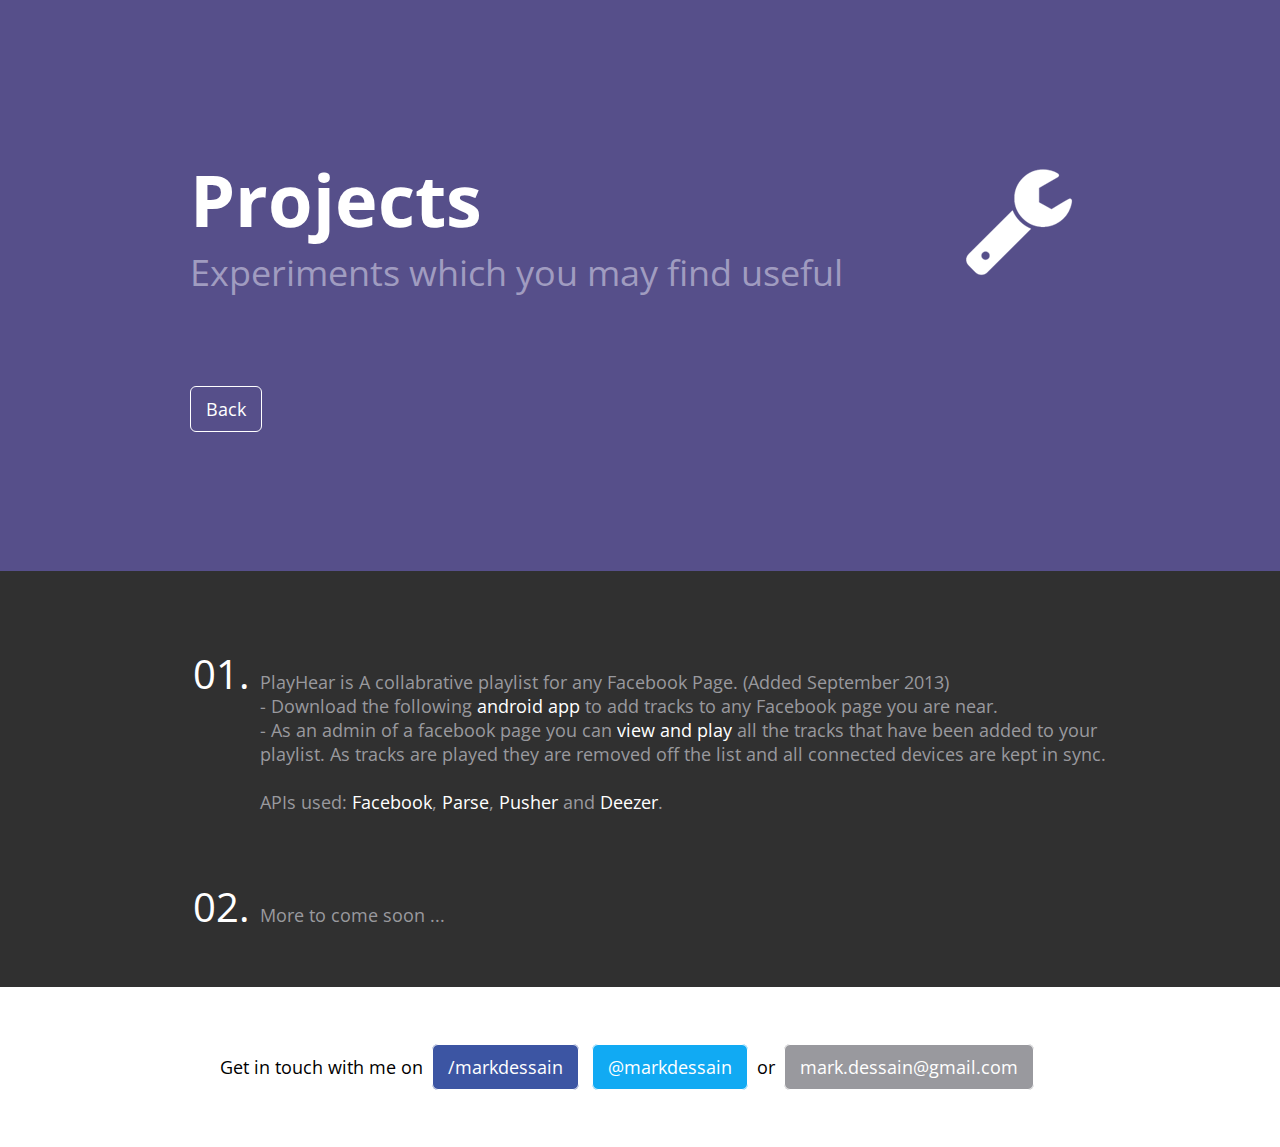
==== projects.html @ 0c9be619 "Update projects.html" ====
<!DOCTYPE html>
<html lang="en-us">
    <head>
        <meta charset="utf-8">
        <title>Mark Dessain - Software Developer and Hacker</title>
        <link rel="stylesheet" href="static/css/style.css">  
		<link href='http://fonts.googleapis.com/css?family=Source+Sans+Pro:400,700|Open+Sans:300italic,400,300,700' rel='stylesheet' type='text/css'>
    </head>
    <body>
		<div id="body">
			<div id="header" class="hack">
				<h1>Projects</h1>
				<h2>Experiments which you may find useful</h2>
				<p><a href='index.html'>Back</a></p>
			</div>
		</div>
		<div id="bodyproject">
			<div id="projects">
				<ul>
					<li>
						<p>PlayHear is A collabrative playlist for any Facebook Page. (Added September 2013)<br />
					- Download the following <a href='https://dl.dropboxusercontent.com/u/48155/downloads/PlayHearApp.apk'>android app</a> to add tracks to any Facebook page you are near. <br />
					- As an admin of a facebook page you can <a href='http://playhear.herokuapp.com'>view and play</a> all the tracks that have been added to your playlist. As tracks are played they are removed off the list and all connected devices are kept in sync. <br />
					<br />
					APIs used: <a href='https://developers.facebook.com/'>Facebook</a>, <a href='https://www.parse.com/'>Parse</a>, <a href='http://pusher.com/'>Pusher</a> and <a href='http://developers.deezer.com'>Deezer</a>. <br />
						</p>
					</li>
					<li>
						<p>More to come soon ...</p>
					</li>
				</ul>
			</div>
		</div>
		<div id='social'>
			<p>Get in touch with me on <a href='http://www.facebook.com/markdessain' class='facebook'>/markdessain</a> <a href='http://www.twitter.com/markdessain' class='twitter'>@markdessain</a> or <a href='mailto:mark.dessain@gmail.com' class='email'>mark.dessain@gmail.com</a></p>
		</div>
	</body>
</html>
---- static/css/style.css ----
html, body {
    width:100%;
    height:100%;
}
html {
	display:table;
}

body {
    display:table-cell;
    vertical-align:middle;
    font-family: "Open Sans", "Helvetica Neue", "Helvetica", "Arial", sans-serif;
    font-size: 18px;
}

#body {
    padding: 0 100px;
    background: #564f8a url('../img/backgrgound.png') 0 0 no-repeat;
}

#header {
    background-repeat: no-repeat;
    background-position: right 150px;
	width: 900px;
    margin: 0 auto;
	padding: 150px 0 50px 0;
}

#header.mark {
    background-image: url('../img/mark.png');
}

#header.hack {
    background-image: url('../img/hack.png');
}
    #header h1 {
        font-size: 72px;
        margin: 0 auto 0 auto;
        color: #fff;
    }

    #header h2 {
        font-size: 36px;
        margin: 0 auto;
        color: #a09cc0;
        font-weight: normal;
    }

    #header h3 {
        font-size: 24px;
        font-weight: normal;
        margin: 100px auto 0 auto;
        color: #fff;
    }

    #header p {
        margin: 100px auto 100px auto;
    }

    #header a {
        border: 1px solid #fff;
        padding: 10px 15px;
        -moz-border-radius: 6px;
        border-radius: 6px;
        color: #fff;
        text-decoration: none;
    }

    #header a:hover {
        background: #fff;
        color: #564f8a;
    }

#social {
    float: left;
    width: 100%;
}
    #social a {
        padding: 10px 15px;
        -moz-border-radius: 6px;
        border-radius: 6px;
        text-decoration: none;
        margin: 0 4px 0 4px;
        border: 1px solid #fff;
    }

        #social a.facebook {
             background: #3c55a3;
             color: #fff;
        }

        #social a:hover.facebook {
             background: #fff;
             color: #3c55a3;
             border: 1px solid #3c55a3;
        }

        #social a.twitter {
             background: #11aaf3;
             color: #fff;
        }

        #social a:hover.twitter {
             background: #fff;
             color: #11aaf3;
             border: 1px solid #11aaf3;
        }

        #social a.email {
             background: #99999e;
             color: #fff;
        }

        #social a:hover.email {
             background: #fff;
             color: #99999e;
             border: 1px solid #99999e;
        }

    #social p {
        margin: 50px auto 50px auto;
        width: 840px;
        line-height: 60px;
    }
	


#bodyproject {
    margin:0 auto;
    background: #303030 url('../img/backgrgound.png') 0 0 no-repeat;
	width: 100%;
        float: left;
}
	
#projects {
	margin: 20px auto 0 auto;
    width: 1000px;
	padding: 50px 100px;
}

    #projects strong {
         color: #fff;
        font-weight: normal;
        text-decoration: none;
    }

    #projects p {
        color: #fff;
		color: #99999e;
        font-size: 18px;
        margin: 5px 0 0 0;
    }

	#projects  ul{
        list-style-type:decimal-leading-zero;
        list-style-position: 0 20px;
		padding: 0px;
		margin: 0px;
        color: #fff;
        font-size: 40px;
        float: left;
	}

    #projects  li{
        margin: 0 0 60px 120px;
        float: left;
    }
		
	#projects a {
		 color: #fff;
		text-decoration: none;
	}
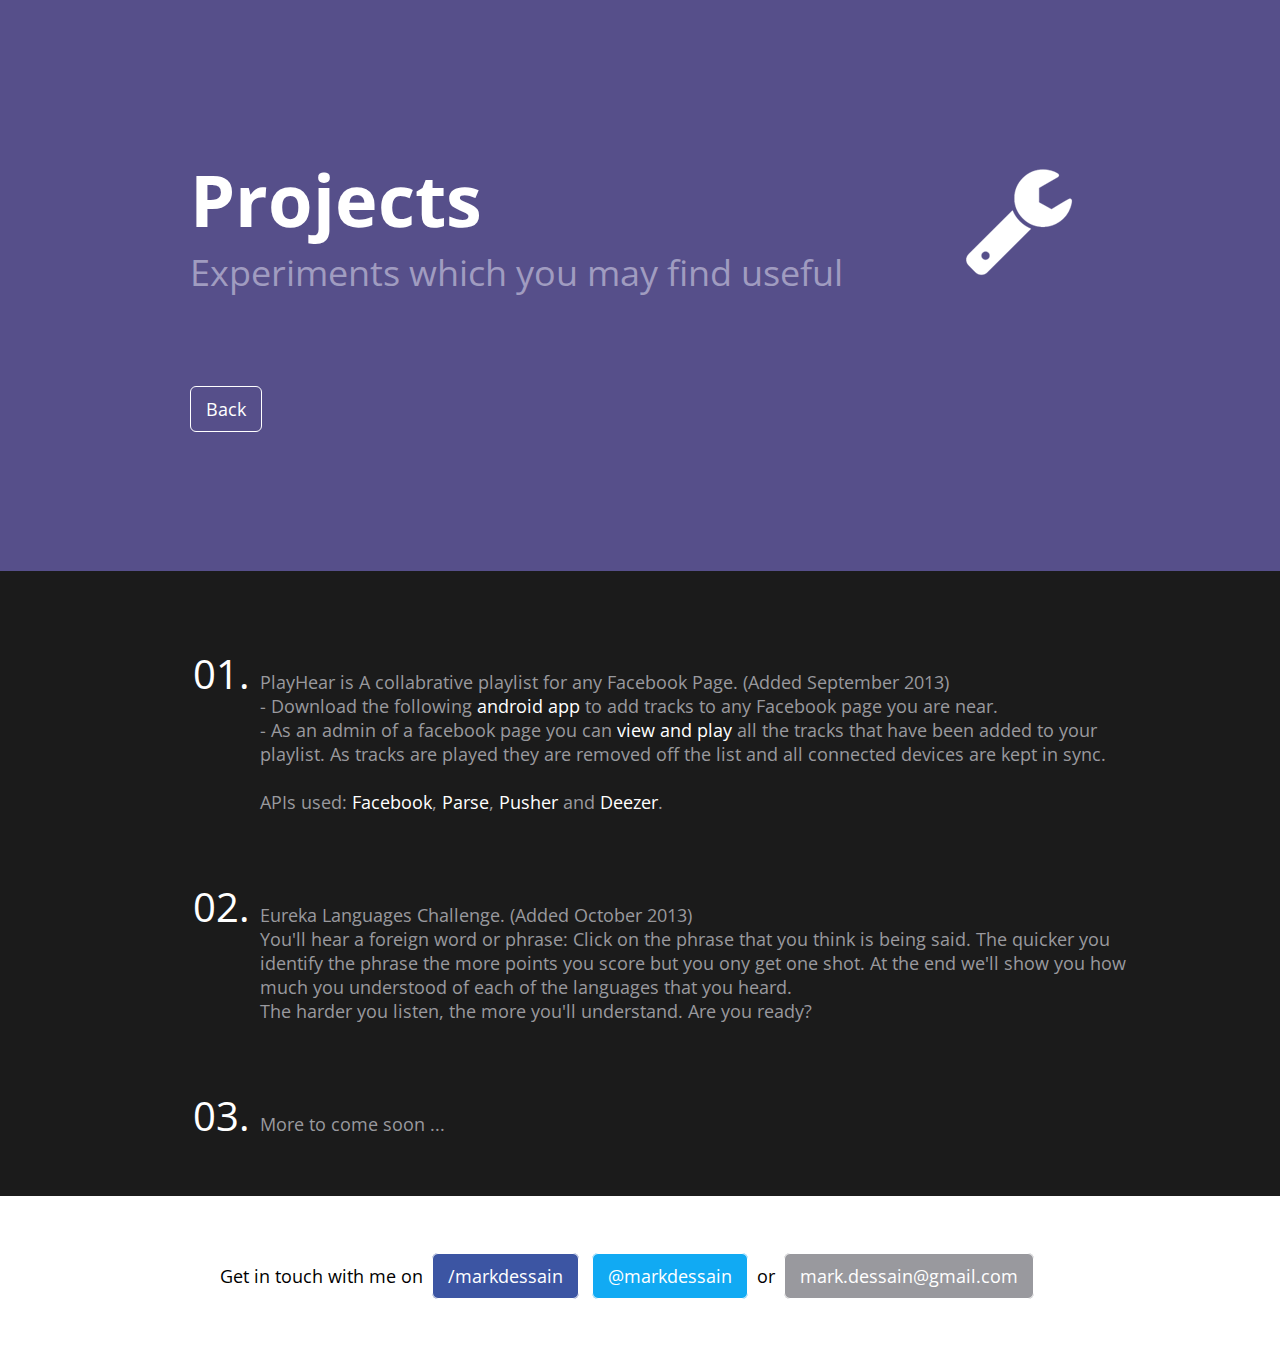
==== commit 0205d827: "Update projects.html" ====
--- a/projects.html
+++ b/projects.html
@@ -26,6 +26,13 @@
 						</p>
 					</li>
 					<li>
+						<p><a href='http://rfinean.github.io/Eureka/'></a>Eureka Languages Challenge</a>. (Added October 2013)<br />
+						You'll hear a foreign word or phrase: Click on the phrase that you think is being said. The quicker you identify the phrase the more points you score but you ony get one shot. At the end we'll show you how much you understood of each of the languages that you heard.
+						<br />
+						The harder you listen, the more you'll understand. Are you ready?
+						</p>
+					</li>
+					<li>
 						<p>More to come soon ...</p>
 					</li>
 				</ul>
--- a/static/css/style.css
+++ b/static/css/style.css
@@ -127,7 +127,7 @@
 
 #bodyproject {
     margin:0 auto;
-    background: #303030 url('../img/backgrgound.png') 0 0 no-repeat;
+    background: #1B1B1B url('../img/backgrgound.png') 0 0 no-repeat;
 	width: 100%;
         float: left;
 }
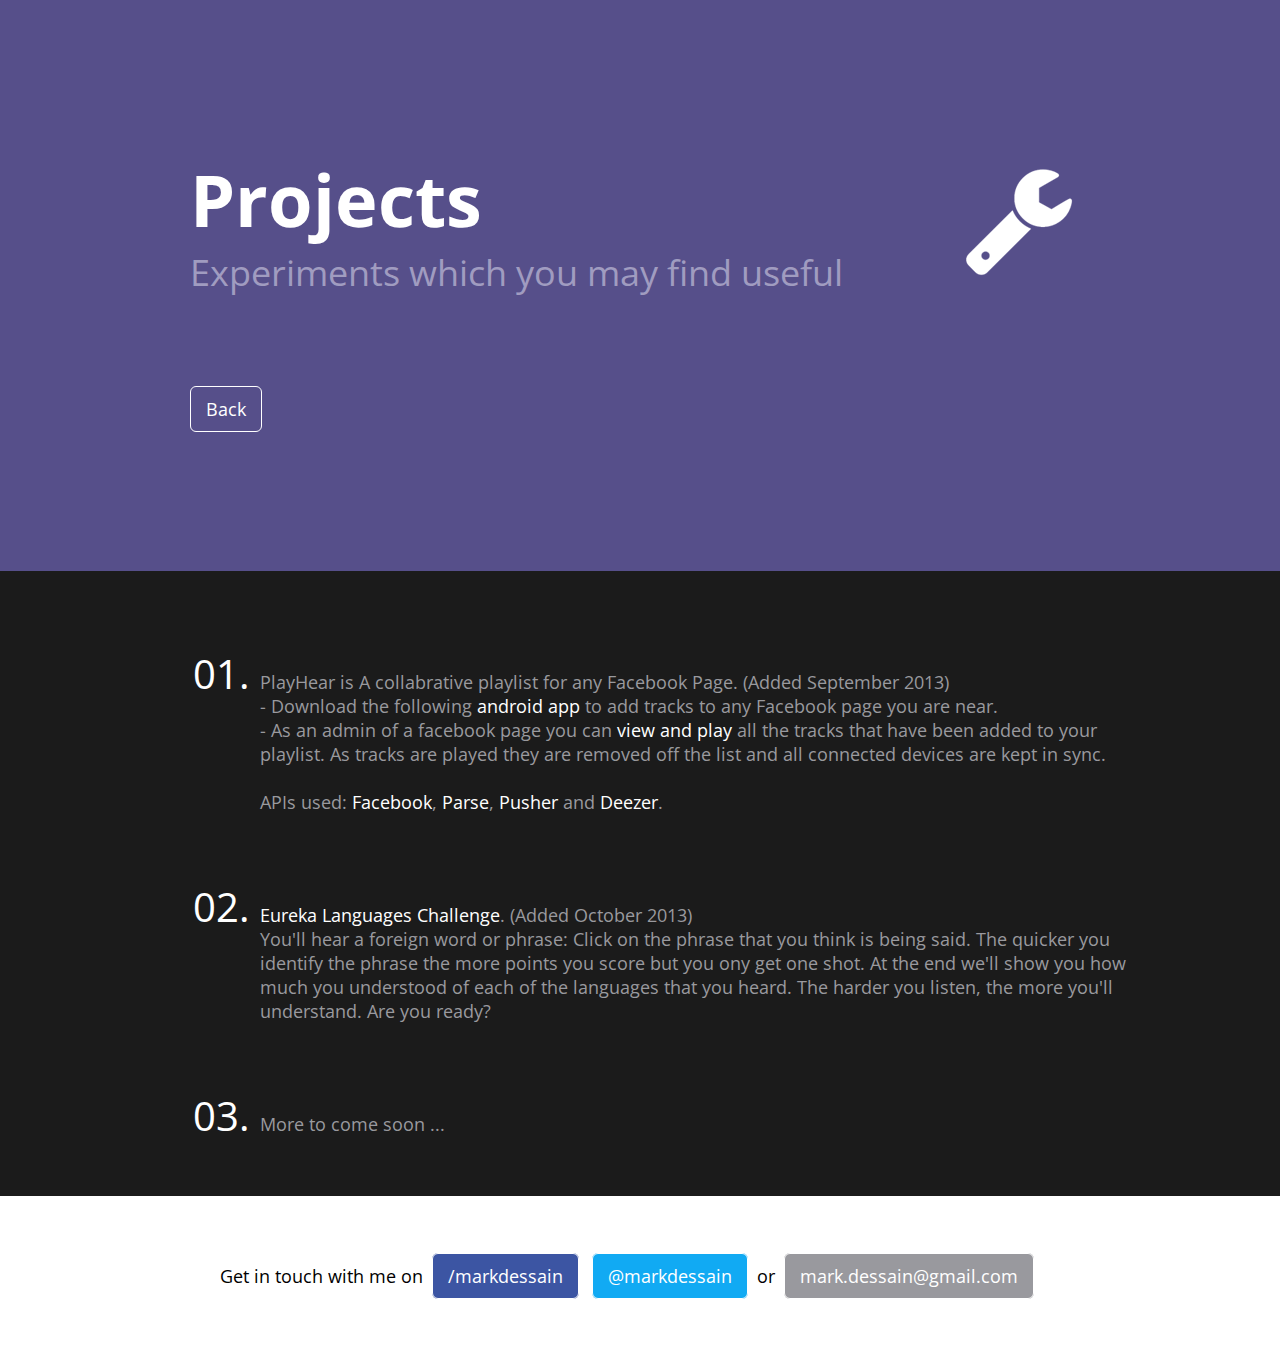
==== commit eaccbc9e: "Update projects.html" ====
--- a/projects.html
+++ b/projects.html
@@ -26,10 +26,8 @@
 						</p>
 					</li>
 					<li>
-						<p><a href='http://rfinean.github.io/Eureka/'></a>Eureka Languages Challenge</a>. (Added October 2013)<br />
-						You'll hear a foreign word or phrase: Click on the phrase that you think is being said. The quicker you identify the phrase the more points you score but you ony get one shot. At the end we'll show you how much you understood of each of the languages that you heard.
-						<br />
-						The harder you listen, the more you'll understand. Are you ready?
+						<p><a href='http://rfinean.github.io/Eureka/'>Eureka Languages Challenge</a>. (Added October 2013)<br />
+						You'll hear a foreign word or phrase: Click on the phrase that you think is being said. The quicker you identify the phrase the more points you score but you ony get one shot. At the end we'll show you how much you understood of each of the languages that you heard. The harder you listen, the more you'll understand. Are you ready?
 						</p>
 					</li>
 					<li>
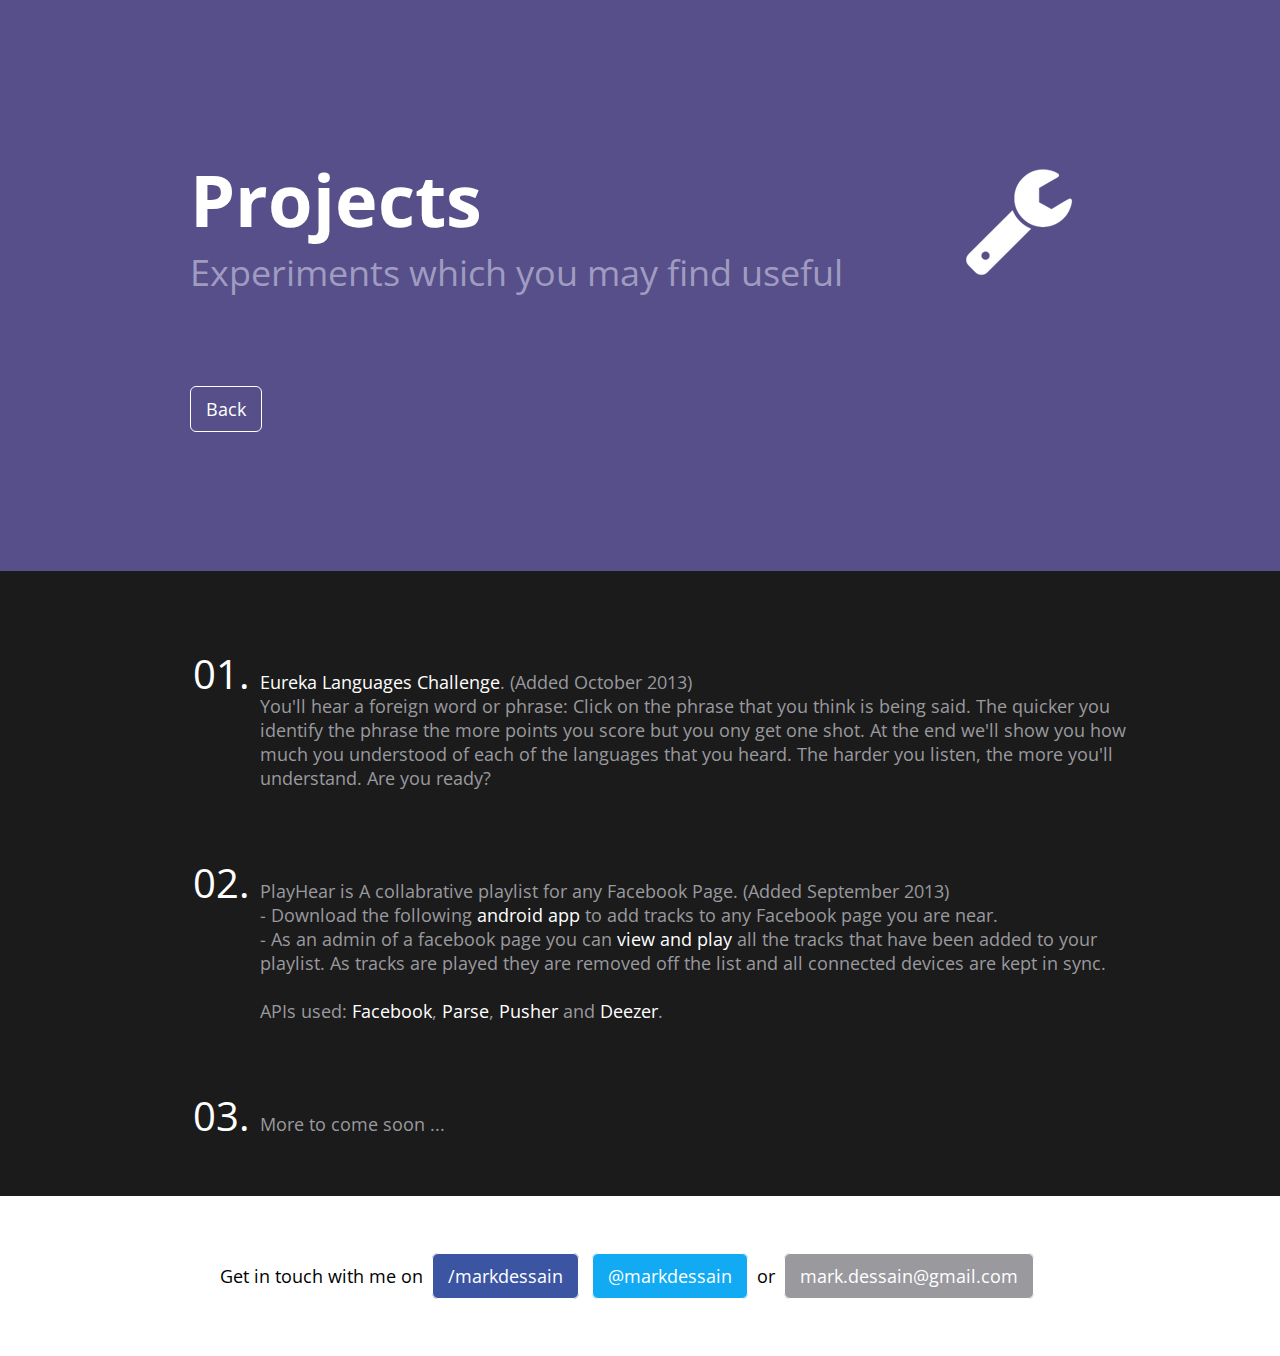
==== commit bac34fde: "Update projects.html" ====
--- a/projects.html
+++ b/projects.html
@@ -18,16 +18,16 @@
 			<div id="projects">
 				<ul>
 					<li>
+						<p><a href='http://rfinean.github.io/Eureka/'>Eureka Languages Challenge</a>. (Added October 2013)<br />
+						You'll hear a foreign word or phrase: Click on the phrase that you think is being said. The quicker you identify the phrase the more points you score but you ony get one shot. At the end we'll show you how much you understood of each of the languages that you heard. The harder you listen, the more you'll understand. Are you ready?
+						</p>
+					</li>
+					<li>
 						<p>PlayHear is A collabrative playlist for any Facebook Page. (Added September 2013)<br />
 					- Download the following <a href='https://dl.dropboxusercontent.com/u/48155/downloads/PlayHearApp.apk'>android app</a> to add tracks to any Facebook page you are near. <br />
 					- As an admin of a facebook page you can <a href='http://playhear.herokuapp.com'>view and play</a> all the tracks that have been added to your playlist. As tracks are played they are removed off the list and all connected devices are kept in sync. <br />
 					<br />
 					APIs used: <a href='https://developers.facebook.com/'>Facebook</a>, <a href='https://www.parse.com/'>Parse</a>, <a href='http://pusher.com/'>Pusher</a> and <a href='http://developers.deezer.com'>Deezer</a>. <br />
-						</p>
-					</li>
-					<li>
-						<p><a href='http://rfinean.github.io/Eureka/'>Eureka Languages Challenge</a>. (Added October 2013)<br />
-						You'll hear a foreign word or phrase: Click on the phrase that you think is being said. The quicker you identify the phrase the more points you score but you ony get one shot. At the end we'll show you how much you understood of each of the languages that you heard. The harder you listen, the more you'll understand. Are you ready?
 						</p>
 					</li>
 					<li>
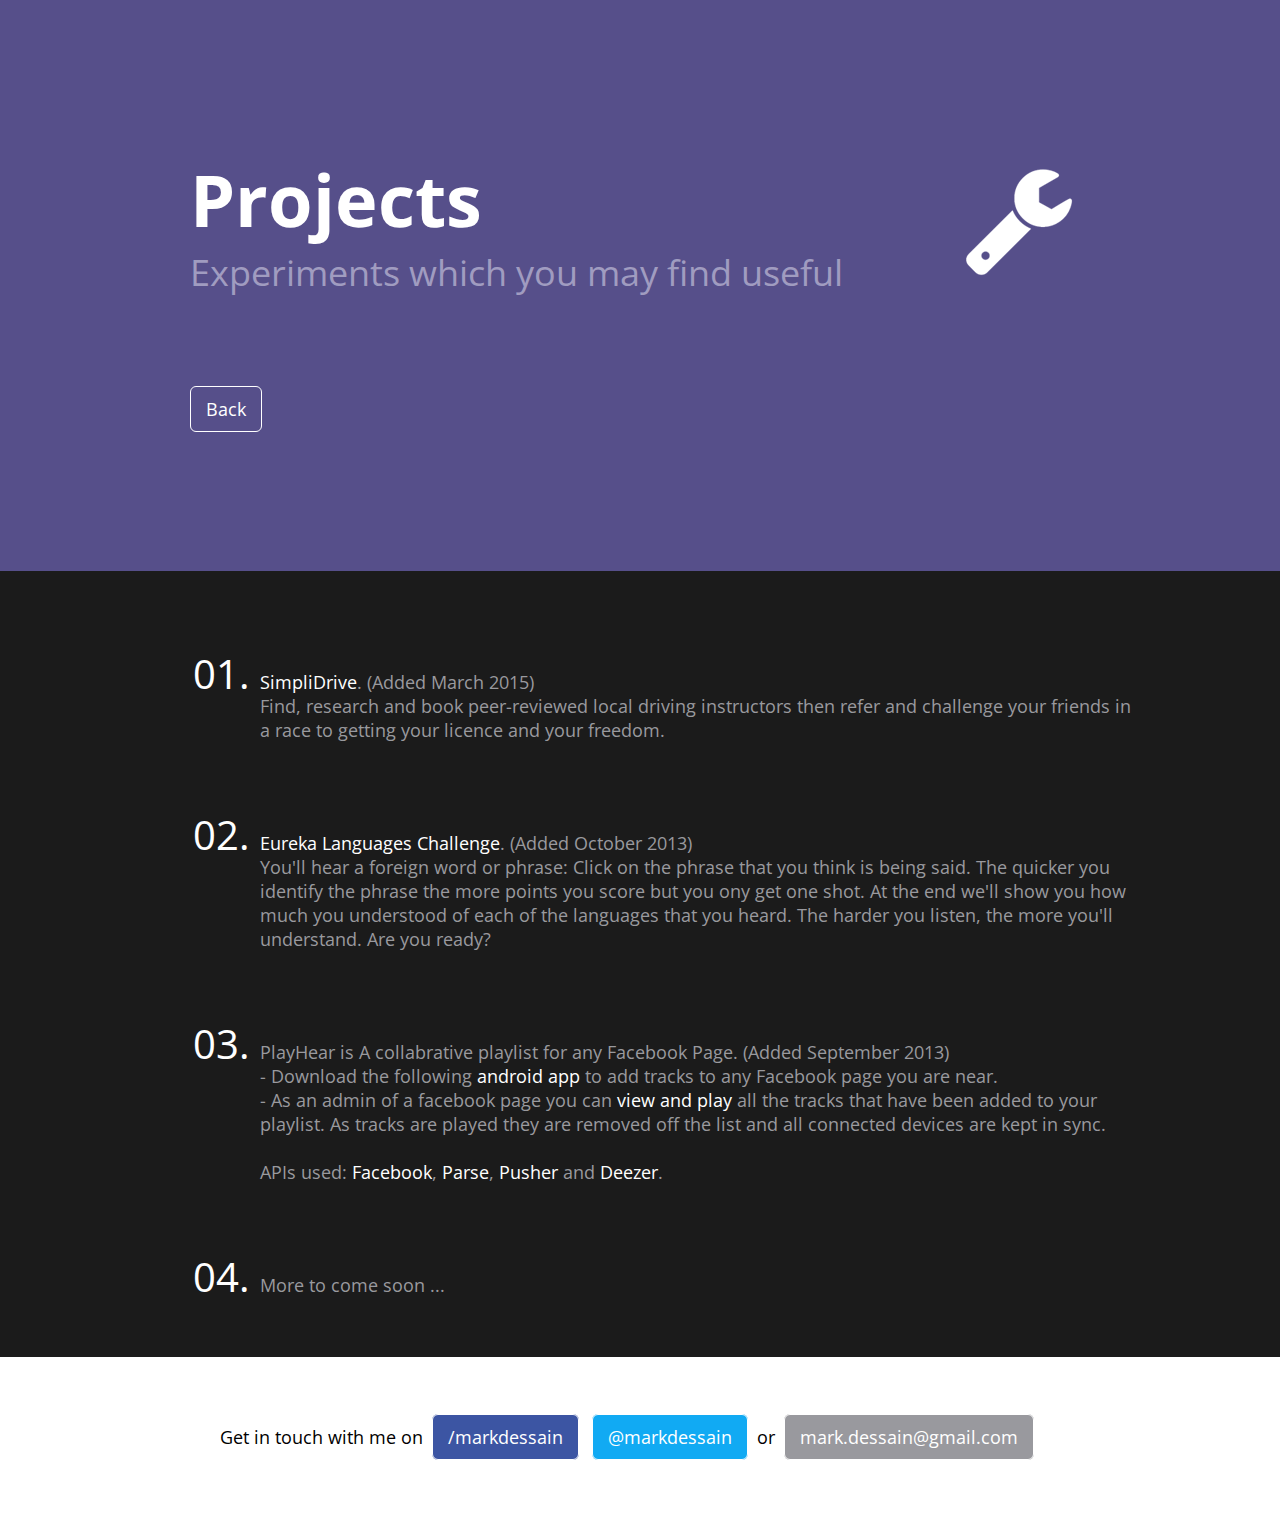
==== commit 6725317c: "Update projects.html" ====
--- a/projects.html
+++ b/projects.html
@@ -18,7 +18,12 @@
 			<div id="projects">
 				<ul>
 					<li>
-						<p><a href='http://rfinean.github.io/Eureka/'>Eureka Languages Challenge</a>. (Added October 2013)<br />
+						<p><a href='http://simplidrive.markdessain.com'>SimpliDrive</a>. (Added March 2015)<br />
+						Find, research and book peer-reviewed local driving instructors then refer and challenge your friends in a race to getting your licence and your freedom.
+						</p>
+					</li>
+					<li>
+						<p><a href='http://eureka.markdessain.com/'>Eureka Languages Challenge</a>. (Added October 2013)<br />
 						You'll hear a foreign word or phrase: Click on the phrase that you think is being said. The quicker you identify the phrase the more points you score but you ony get one shot. At the end we'll show you how much you understood of each of the languages that you heard. The harder you listen, the more you'll understand. Are you ready?
 						</p>
 					</li>
--- a/static/css/style.css
+++ b/static/css/style.css
@@ -2,6 +2,7 @@
     width:100%;
     height:100%;
 }
+
 html {
 	display:table;
 }
@@ -26,8 +27,16 @@
 	padding: 150px 0 50px 0;
 }
 
-#header.mark {
-    background-image: url('../img/mark.png');
+.mark {
+    float: right;
+    width: 180px;
+    height: 180px;
+    border-radius: 10%;
+    border-bottom: 1px solid #a09cc0;
+    -webkit-border-radius: 10%;
+    -moz-border-radius: 10%;
+    background: url('../img/mark.jpg') 0 0 no-repeat;
+    background-size: 180px;
 }
 
 #header.hack {
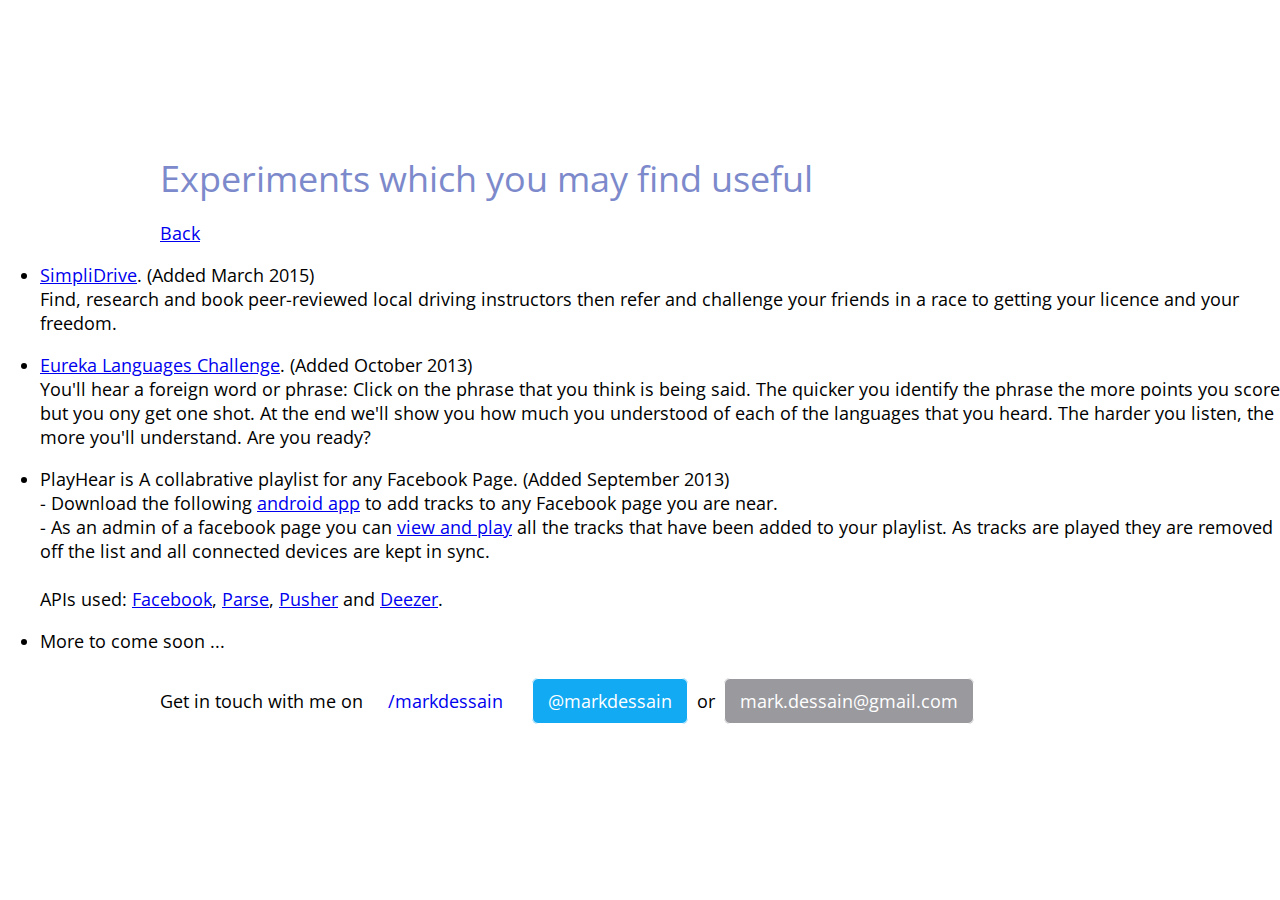
==== commit c652e37f: "replace http with https" ====
--- a/projects.html
+++ b/projects.html
@@ -2,9 +2,9 @@
 <html lang="en-us">
     <head>
         <meta charset="utf-8">
-        <title>Mark Dessain - Software Developer and Hacker</title>
-        <link rel="stylesheet" href="static/css/style.css">  
-		<link href='http://fonts.googleapis.com/css?family=Source+Sans+Pro:400,700|Open+Sans:300italic,400,300,700' rel='stylesheet' type='text/css'>
+        <title>Mark Dessain - Software Developer</title>
+        <link rel="stylesheet" href="static/css/style.css">
+		<link href='https://fonts.googleapis.com/css?family=Source+Sans+Pro:400,700|Open+Sans:300italic,400,300,700' rel='stylesheet' type='text/css'>
     </head>
     <body>
 		<div id="body">
--- a/static/css/style.css
+++ b/static/css/style.css
@@ -1,88 +1,48 @@
+#canvas {
+  position: absolute;
+  top: 0;
+  left: 0;
+  z-index: -1;
+}
+
 html, body {
     width:100%;
-    height:100%;
-}
-
-html {
-	display:table;
+    margin: 0;
+    padding: 0;
 }
 
 body {
-    display:table-cell;
-    vertical-align:middle;
     font-family: "Open Sans", "Helvetica Neue", "Helvetica", "Arial", sans-serif;
     font-size: 18px;
 }
 
-#body {
-    padding: 0 100px;
-    background: #564f8a url('../img/backgrgound.png') 0 0 no-repeat;
+#container {
+  margin: 400px 0 0 0;
+  padding: 0 0 200px 0;
+  background: #5941c2;
 }
 
 #header {
-    background-repeat: no-repeat;
-    background-position: right 150px;
-	width: 900px;
-    margin: 0 auto;
-	padding: 150px 0 50px 0;
+  width: 75%;
+  margin: 0 auto 0 auto;
 }
 
-.mark {
-    float: right;
-    width: 180px;
-    height: 180px;
-    border-radius: 10%;
-    border-bottom: 1px solid #a09cc0;
-    -webkit-border-radius: 10%;
-    -moz-border-radius: 10%;
-    background: url('../img/mark.jpg') 0 0 no-repeat;
-    background-size: 180px;
+h1 {
+    font-size: 72px;
+    color: #fff;
 }
 
-#header.hack {
-    background-image: url('../img/hack.png');
+h2 {
+    font-size: 36px;
+    color: #7c89cb;
+    font-weight: normal;
+    margin: -40px 0 0 0;
 }
-    #header h1 {
-        font-size: 72px;
-        margin: 0 auto 0 auto;
-        color: #fff;
-    }
-
-    #header h2 {
-        font-size: 36px;
-        margin: 0 auto;
-        color: #a09cc0;
-        font-weight: normal;
-    }
-
-    #header h3 {
-        font-size: 24px;
-        font-weight: normal;
-        margin: 100px auto 0 auto;
-        color: #fff;
-    }
-
-    #header p {
-        margin: 100px auto 100px auto;
-    }
-
-    #header a {
-        border: 1px solid #fff;
-        padding: 10px 15px;
-        -moz-border-radius: 6px;
-        border-radius: 6px;
-        color: #fff;
-        text-decoration: none;
-    }
-
-    #header a:hover {
-        background: #fff;
-        color: #564f8a;
-    }
 
 #social {
-    float: left;
-    width: 100%;
+  width: 75%;
+  margin: 0 auto 0 auto;
+  padding: 0 0 10px 0;
 }
     #social a {
         padding: 10px 15px;
@@ -93,12 +53,12 @@
         border: 1px solid #fff;
     }
 
-        #social a.facebook {
+        #social a.messenger {
              background: #3c55a3;
              color: #fff;
         }
 
-        #social a:hover.facebook {
+        #social a:hover.messenger {
              background: #fff;
              color: #3c55a3;
              border: 1px solid #3c55a3;
@@ -127,55 +87,58 @@
         }
 
     #social p {
-        margin: 50px auto 50px auto;
-        width: 840px;
         line-height: 60px;
     }
-	
 
 
-#bodyproject {
-    margin:0 auto;
-    background: #1B1B1B url('../img/backgrgound.png') 0 0 no-repeat;
-	width: 100%;
-        float: left;
-}
-	
-#projects {
-	margin: 20px auto 0 auto;
-    width: 1000px;
-	padding: 50px 100px;
+    .profile {
+        float: right;
+        width: 200px;
+        height: 200px;
+        border-radius: 50%;
+        -webkit-border-radius: 50%;
+        -moz-border-radius: 50%;
+        background: url('../img/mark.jpg');
+        background-size: 380px;
+        background-position: -100px -100px;
+        margin: 0 0 0 50px;
+    }
+
+@media screen and (max-width: 940px) {
+
+  .profile {
+    float: none;
+    margin: -200px auto 0 auto;
+  }
+
+  #canvas {
+    top: -100px;
+  }
+    #container {
+      padding: 0 0 50px 0;
+    }
+
+    h1 {
+        font-size: 42px;
+    }
+
+    h2 {
+        font-size: 26px;
+        margin: -10px 0 0 0;
+    }
 }
 
-    #projects strong {
-         color: #fff;
-        font-weight: normal;
-        text-decoration: none;
-    }
+@media screen and (max-width: 640px) {
 
-    #projects p {
-        color: #fff;
-		color: #99999e;
-        font-size: 18px;
-        margin: 5px 0 0 0;
-    }
 
-	#projects  ul{
-        list-style-type:decimal-leading-zero;
-        list-style-position: 0 20px;
-		padding: 0px;
-		margin: 0px;
-        color: #fff;
-        font-size: 40px;
-        float: left;
-	}
 
-    #projects  li{
-        margin: 0 0 60px 120px;
-        float: left;
-    }
-		
-	#projects a {
-		 color: #fff;
-		text-decoration: none;
-	}
+  .profile {
+    float: none;
+    margin: -250px auto 0 auto;
+  }
+
+  #canvas {
+    top: -150px;
+  }
+
+}
